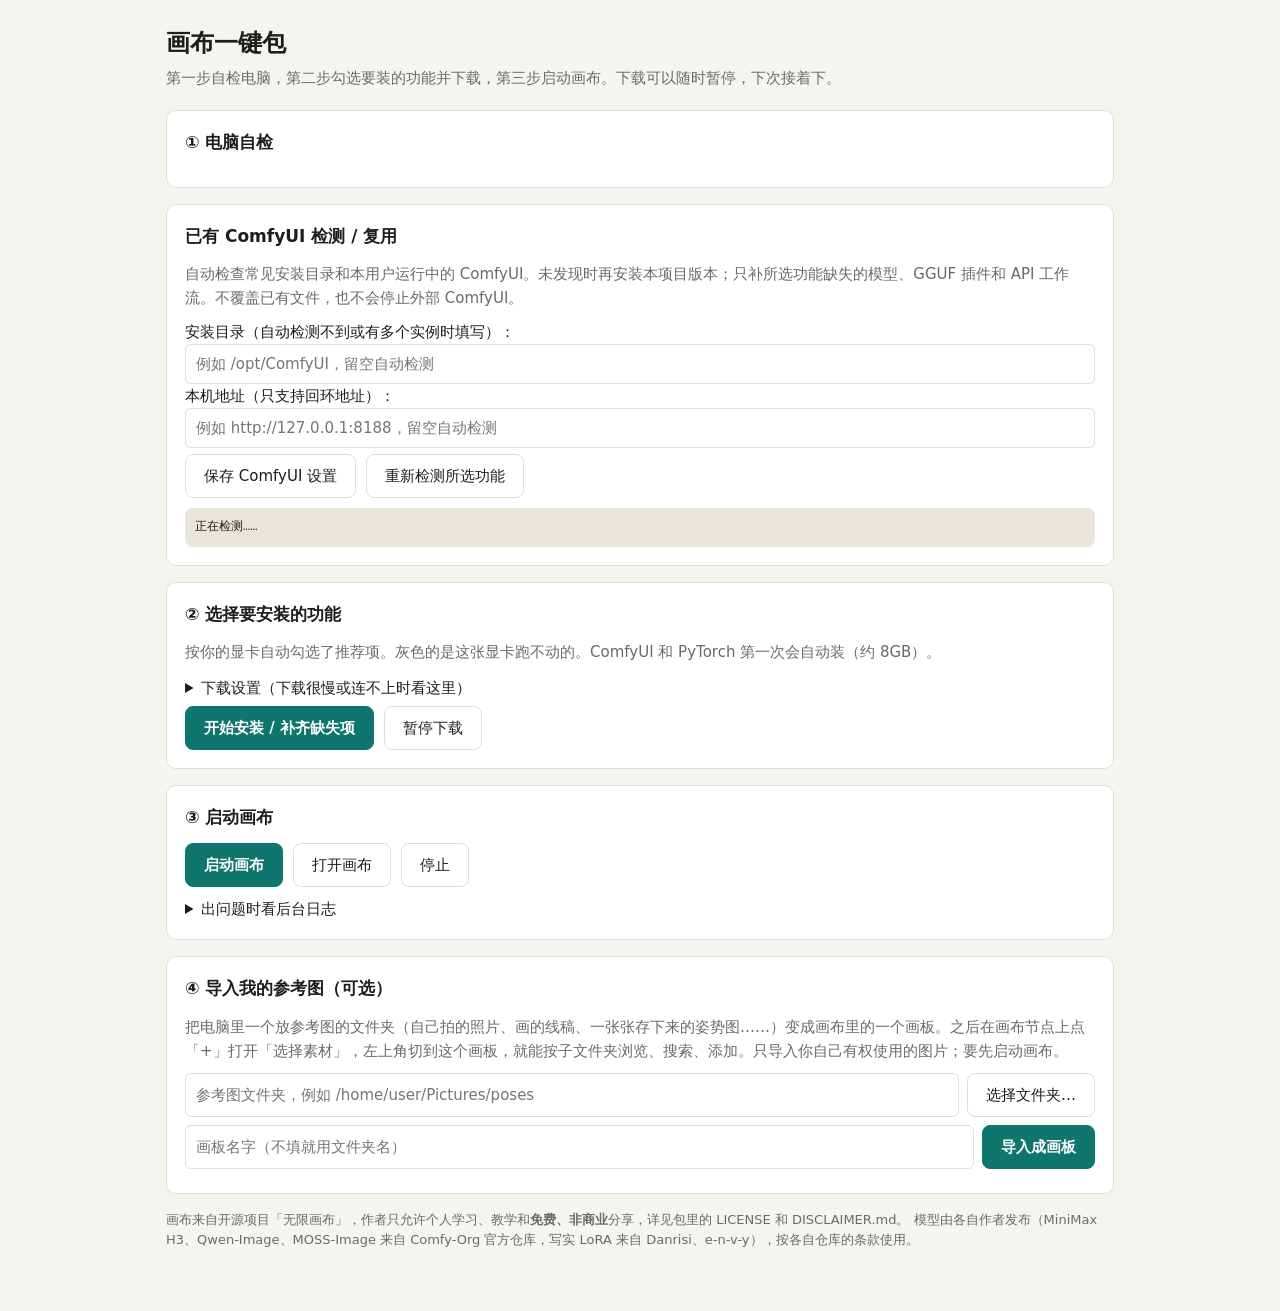
==== launcher/web/index.html @ 96f4bed0 "检测并复用已有 ComfyUI，按需补齐插件模型和 API 工作流" ====
<!doctype html>
<html lang="zh-CN">
<head>
<meta charset="utf-8">
<meta name="viewport" content="width=device-width, initial-scale=1">
<title>画布一键包</title>
<style>
:root{--bg:#f6f4ee;--card:#fff;--ink:#1d1d1b;--muted:#6b6a64;--line:#e2ded3;--accent:#0f766e;--accent-ink:#fff;--warn:#b45309;--warn-bg:#fff4e0;--bad:#b91c1c;--ok:#15803d;--bar:#e9e5da}
@media (prefers-color-scheme: dark){:root{--bg:#161614;--card:#21211e;--ink:#eeebe3;--muted:#a19f97;--line:#36352f;--accent:#2dd4bf;--accent-ink:#0b1513;--warn:#fbbf24;--warn-bg:#3a2c10;--bad:#f87171;--ok:#4ade80;--bar:#33322c}}
*{box-sizing:border-box}
body{margin:0;background:var(--bg);color:var(--ink);font:15px/1.6 system-ui,"Microsoft YaHei","PingFang SC",sans-serif}
main{max-width:980px;margin:0 auto;padding:24px 16px 60px}
h1{font-size:24px;margin:0 0 4px}
h2{font-size:17px;margin:0 0 12px}
.sub{color:var(--muted);margin:0 0 20px}
.card{background:var(--card);border:1px solid var(--line);border-radius:10px;padding:18px;margin-bottom:16px}
.grid{display:grid;grid-template-columns:repeat(auto-fit,minmax(200px,1fr));gap:10px}
.kv{border:1px solid var(--line);border-radius:8px;padding:10px 12px}
.kv b{display:block;font-size:12px;color:var(--muted);font-weight:500}
.kv span{font-size:15px;font-weight:600;word-break:break-all}
.note{background:var(--warn-bg);color:var(--warn);border-radius:8px;padding:8px 12px;margin-top:10px}
.err{color:var(--bad)}
.pack{display:flex;gap:12px;align-items:flex-start;border:1px solid var(--line);border-radius:8px;padding:12px;margin-bottom:10px}
.pack.disabled{opacity:.55}
.pack input{margin-top:5px;width:18px;height:18px;accent-color:var(--accent)}
.pack .t{font-weight:650}
.pack .d{color:var(--muted);font-size:14px}
.pack .w{color:var(--warn);font-size:13px}
.tag{display:inline-block;font-size:12px;padding:1px 8px;border-radius:99px;margin-left:6px;vertical-align:1px;border:1px solid var(--line)}
.tag.rec{background:var(--accent);color:var(--accent-ink);border-color:var(--accent)}
.tag.done{color:var(--ok);border-color:var(--ok)}
.btns{display:flex;flex-wrap:wrap;gap:10px;margin-top:6px}
button{font:inherit;padding:9px 18px;border-radius:8px;border:1px solid var(--line);background:var(--card);color:var(--ink);cursor:pointer}
button.primary{background:var(--accent);color:var(--accent-ink);border-color:var(--accent);font-weight:650}
button:disabled{opacity:.5;cursor:not-allowed}
.file{margin:8px 0}
.file .n{display:flex;justify-content:space-between;gap:8px;font-size:13px}
.bar{height:8px;background:var(--bar);border-radius:99px;overflow:hidden;margin-top:3px}
.bar i{display:block;height:100%;background:var(--accent);width:0}
pre{background:var(--bar);border-radius:8px;padding:10px;max-height:260px;overflow:auto;font-size:12px;white-space:pre-wrap;word-break:break-all;margin:10px 0 0}
label.row{display:flex;gap:8px;align-items:center;margin:6px 0}
input[type=text]{font:inherit;width:100%;padding:7px 10px;border:1px solid var(--line);border-radius:6px;background:var(--card);color:var(--ink)}
.svc span{margin-right:16px}
.dot{display:inline-block;width:9px;height:9px;border-radius:50%;background:var(--muted);margin-right:5px}
.dot.ok{background:var(--ok)}.dot.run{background:var(--warn)}
a{color:var(--accent)}
footer{color:var(--muted);font-size:13px}
</style>
</head>
<body>
<main>
  <h1>画布一键包</h1>
  <p class="sub">第一步自检电脑，第二步勾选要装的功能并下载，第三步启动画布。下载可以随时暂停，下次接着下。</p>

  <section class="card">
    <h2>① 电脑自检</h2>
    <div class="grid" id="hw"></div>
    <div id="hwnote"></div>
  </section>

  <section class="card">
    <h2>已有 ComfyUI 检测 / 复用</h2>
    <p class="sub" style="margin-bottom:10px">自动检查常见安装目录和本用户运行中的 ComfyUI。未发现时再安装本项目版本；只补所选功能缺失的模型、GGUF 插件和 API 工作流。不覆盖已有文件，也不会停止外部 ComfyUI。</p>
    <label>安装目录（自动检测不到或有多个实例时填写）：
      <input type="text" id="comfydir" placeholder="例如 /opt/ComfyUI，留空自动检测">
    </label>
    <label>本机地址（只支持回环地址）：
      <input type="text" id="comfyurl" placeholder="例如 http://127.0.0.1:8188，留空自动检测">
    </label>
    <div class="btns"><button id="comfysave">保存 ComfyUI 设置</button><button id="comfycheck">重新检测所选功能</button></div>
    <pre id="comfyreport">正在检测……</pre>
  </section>

  <section class="card">
    <h2>② 选择要安装的功能</h2>
    <p class="sub" style="margin-bottom:12px">按你的显卡自动勾选了推荐项。灰色的是这张显卡跑不动的。ComfyUI 和 PyTorch 第一次会自动装（约 8GB）。</p>
    <div id="packs"></div>
    <details style="margin-top:8px">
      <summary>下载设置（下载很慢或连不上时看这里）</summary>
      <label class="row"><input type="checkbox" id="mirror"> 使用国内镜像：模型从 hf-mirror.com 下载，Python 包从清华镜像下载</label>
      <div id="net" class="d" style="color:var(--muted);font-size:13px"></div>
      <p style="margin:10px 0 4px">已经装过 ComfyUI、手上有同名模型文件？填它的 models 文件夹，会直接链接 / 复制过来，不用重下（可不填）：</p>
      <input type="text" id="importdir" placeholder="例如 /opt/ComfyUI/models">
    </details>
    <div class="btns">
      <button class="primary" id="install">开始安装 / 补齐缺失项</button>
      <button id="pause">暂停下载</button>
      <span id="total" style="align-self:center;color:var(--muted)"></span>
    </div>
  </section>

  <section class="card" id="progresscard" hidden>
    <h2>安装进度 <span id="stage" style="font-weight:400;color:var(--muted)"></span></h2>
    <div id="files"></div>
    <div id="joberr" class="err"></div>
    <details><summary>详细日志</summary><pre id="log"></pre></details>
  </section>

  <section class="card">
    <h2>③ 启动画布</h2>
    <div class="svc" id="svc"></div>
    <div class="btns">
      <button class="primary" id="start">启动画布</button>
      <button id="open">打开画布</button>
      <button id="stop">停止</button>
    </div>
    <details style="margin-top:10px"><summary>出问题时看后台日志</summary>
      <div class="btns"><button data-log="comfyui">ComfyUI 日志</button><button data-log="canvas">画布日志</button><button data-log="worker">任务服务日志</button></div>
      <pre id="svclog" hidden></pre>
    </details>
  </section>

  <section class="card">
    <h2>④ 导入我的参考图（可选）</h2>
    <p class="sub" style="margin-bottom:10px">把电脑里一个放参考图的文件夹（自己拍的照片、画的线稿、一张张存下来的姿势图……）变成画布里的一个画板。之后在画布节点上点「+」打开「选择素材」，左上角切到这个画板，就能按子文件夹浏览、搜索、添加。只导入你自己有权使用的图片；要先启动画布。</p>
    <div style="display:flex;gap:8px;flex-wrap:wrap">
      <input type="text" id="refdir" placeholder="参考图文件夹，例如 /home/user/Pictures/poses" style="flex:1 1 320px">
      <button id="refpick">选择文件夹…</button>
    </div>
    <div style="display:flex;gap:8px;flex-wrap:wrap;margin-top:8px">
      <input type="text" id="refname" placeholder="画板名字（不填就用文件夹名）" style="flex:1 1 220px">
      <button class="primary" id="refimport">导入成画板</button>
    </div>
    <div id="refmsg" style="margin-top:6px;color:var(--muted);font-size:14px"></div>
  </section>

  <footer>
    画布来自开源项目「无限画布」，作者只允许个人学习、教学和<b>免费、非商业</b>分享，详见包里的 LICENSE 和 DISCLAIMER.md。
    模型由各自作者发布（MiniMax H3、Qwen-Image、MOSS-Image 来自 Comfy-Org 官方仓库，写实 LoRA 来自 Danrisi、e-n-v-y），按各自仓库的条款使用。
  </footer>
</main>
<script>
const $ = (id) => document.getElementById(id);
const gb = (b) => (b / 1e9).toFixed(b > 1e10 ? 0 : 1) + "GB";
let check = null, chosen = new Set(), canvasUrl = "http://127.0.0.1:10027/";
async function api(path, opts = {}) {
  const r = await fetch(path, { headers: { "Content-Type": "application/json" }, ...opts });
  const j = await r.json().catch(() => ({}));
  if (!r.ok) throw new Error(j.detail || r.statusText);
  return j;
}
const famName = { blackwell: "Blackwell（50 系 / RTX PRO 6000）", ada: "Ada（40 系）", ampere: "Ampere（30 系 / A 系列）", old: "较老架构" };
function renderHw() {
  const c = check, g = c.gpu;
  const kv = (k, v) => `<div class="kv"><b>${k}</b><span>${v}</span></div>`;
  $("hw").innerHTML = g ? kv("显卡", g.name) + kv("显存", g.vram_gb + " GB") + kv("架构", famName[c.family] || "-") +
    kv("驱动", g.driver) + kv("内存", c.ram_gb + " GB") + kv("这个盘剩余空间", c.disk_free_gb + " GB")
    : kv("显卡", '<span class="err">没有检测到 NVIDIA 显卡</span>') + kv("内存", c.ram_gb + " GB") + kv("这个盘剩余空间", c.disk_free_gb + " GB");
  const notes = [];
  if (c.error) notes.push(c.error);
  if (c.gpus.length > 1) notes.push(`检测到 ${c.gpus.length} 张显卡，一键包只用显存最大的那张（${g.name}）。`);
  if (c.torch_note) notes.push(c.torch_note);
  // 自检时画布还没跑，这时被占用的显存都是别的程序（微信、剪映、浏览器、游戏、显卡叠加层……）
  if (g && g.used_gb >= 2 && !check.services_running) notes.push(`现在有其他程序占着 ${g.used_gb}GB 显存。做视频前最好关掉微信、剪映、游戏、NVIDIA 叠加层这类程序；H3 放不下显存时会慢好几倍。`);
  if (g && c.family === "blackwell") notes.push("50 系显卡可以用 NVFP4 版 H3 文本编码器，省显存也更快。");
  else if (g) notes.push("这张卡不是 50 系，用不了 NVFP4，H3 文本编码器会用 int8 版（27GB，更吃内存）。");
  if (c.network) notes.push('<b>一键包放在网络共享 / NAS 上（' + c.root + '）。</b>模型有几十到上百 GB，从 NAS 读写会很慢，还可能中途出错。强烈建议把整个文件夹复制到本机硬盘（固态最好）再打开，然后再点「开始安装」。');
   if (!c.ascii_path) notes.push("提示：一键包放在带中文的路径里（" + c.root + "）。一般没问题；如果安装报奇怪的错，把整个文件夹挪到纯英文路径（比如 /opt/canvas-onekey）再试。");
  $("hwnote").innerHTML = notes.map((n) => `<div class="note">${n}</div>`).join("");
}
function renderPacks() {
  $("packs").innerHTML = check.packs.map((p) => `
    <label class="pack ${p.enabled ? "" : "disabled"}">
      <input type="checkbox" data-pack="${p.id}" ${chosen.has(p.id) ? "checked" : ""} ${p.enabled ? "" : "disabled"}>
      <div>
        <div class="t">${p.name}${p.recommended ? '<span class="tag rec">推荐</span>' : ""}${p.installed ? '<span class="tag done">已安装</span>' : ""}
          <span class="tag">${p.installed ? p.size_gb + "GB" : p.missing_gb < p.size_gb ? "还要下 " + p.missing_gb + "GB" : p.size_gb + "GB"}</span></div>
        <div class="d">${p.desc}</div>${p.warn ? `<div class="w">${p.warn}</div>` : ""}
      </div>
    </label>`).join("") || '<div class="err">没有检测到能用的 NVIDIA 显卡，一键包装不了本地模型。</div>';
  document.querySelectorAll("[data-pack]").forEach((el) => el.onchange = () => {
    el.checked ? chosen.add(el.dataset.pack) : chosen.delete(el.dataset.pack); total();
  });
  total();
}
function total() {
  // 几个包会共用同一个文件（比如 H3 的文本编码器），按文件去重再加
  const files = {};
  check.packs.filter((p) => chosen.has(p.id)).forEach((p) => Object.assign(files, p.missing));
  const need = Object.values(files).reduce((s, b) => s + b, 0) / 1e9;
  $("total").textContent = need ? `还要下载约 ${Math.round(need)}GB 模型${check.comfy_ready ? "" : " + 约 8GB 程序"}` : (check.comfy_ready ? "选中的都装好了" : "会先装 ComfyUI（约 8GB）");
}
async function load(force) {
  check = await api("/api/check" + (force ? "?force=1" : ""));
  if (!chosen.size) check.packs.forEach((p) => { if (p.installed || (p.recommended && !check.state.packs)) chosen.add(p.id); });
  $("mirror").checked = !!check.settings.mirror;
  $("importdir").value = (check.settings.import_dirs || [])[0] || "";
  $("comfydir").value = check.settings.comfy_dir || "";
  $("comfyurl").value = check.settings.comfy_url || "";
  renderHw(); renderPacks();
  await auditComfy(!!force);
}
async function auditComfy(force = true) {
  try {
    const a = await api('/api/comfy/audit?packs=' + encodeURIComponent([...chosen].join(',')) + '&force=' + force);
    const lines = [
      '目录：' + a.directory + (a.existing ? '（已安装）' : '（未发现源码）'),
      '地址：' + a.url + (a.running ? '（运行中，可复用）' : '（未启动）'),
      '发现的安装：' + (a.directories.join('、') || '无'),
      '运行实例：' + (a.instances.map(i => i.url + (i.directory ? ' → ' + i.directory : '')).join('、') || '无'),
    ];
    if (a.mismatch) lines.push('⚠ 配置目录与运行实例不一致，请修正。');
    if (!a.directory_known) lines.push('⚠ 无法将 API 对应到磁盘目录，请填写实际安装目录后再补装。');
    if (a.occupied) lines.push('⚠ 端口被占用或 ComfyUI 尚未就绪，不会重复启动。');
    lines.push('GGUF 插件：' + (!a.plugin.required ? '所选功能不需要' : a.plugin.loaded ? '已加载' : a.plugin.installed ? '文件已安装，需启动/重启确认加载' : '缺失，将补装'));
    lines.push('节点：' + (!a.running ? '实例未启动，启动后才能验证' : a.missing_nodes.length ? '缺失 ' + a.missing_nodes.join('、') : '所选功能所需节点齐全'));
    if (a.core_missing.length) lines.push('⚠ 缺少内置节点，请升级原 ComfyUI 后重启；不会覆盖你的源码。');
    lines.push('模型：' + a.models.filter(m => m.present).length + '/' + a.models.length + ' 已有');
    a.models.forEach(m => lines.push('  ' + (m.present ? '✓ ' : '缺失：') + m.name + (m.visible ? '（API 可见，仅按文件名匹配）' : m.present ? '（本地大小校验；运行后确认可见）' : '')));
    lines.push('API 工作流模板：' + a.workflows.filter(w => w.present).length + '/' + a.workflows.length + ' 已有，缺失时安装补齐；非前端拖入式工作流');
    if (a.running) lines.push('外部实例不会被停止；补装插件/模型后可能需要手动重启，再重新检测。');
    $("comfyreport").textContent = lines.join('\n');
  } catch (e) { $("comfyreport").textContent = e.message; }
}
$("comfycheck").onclick = () => auditComfy();
$("comfysave").onclick = async () => {
  try {
    await api('/api/settings', {method: 'POST', body: JSON.stringify({comfy_dir: $("comfydir").value, comfy_url: $("comfyurl").value})});
    await load(true);
  } catch (e) { $("comfyreport").textContent = e.message; }
};
async function saveSettings() {
  await api("/api/settings", { method: "POST", body: JSON.stringify({ mirror: $("mirror").checked, import_dirs: [$("importdir").value] }) });
}
$("mirror").onchange = saveSettings; $("importdir").onchange = saveSettings;
$("install").onclick = async () => {
  try { await saveSettings(); await api("/api/install", { method: "POST", body: JSON.stringify({ packs: [...chosen] }) }); poll(); }
  catch (e) { alert(e.message); }
};
$("pause").onclick = () => api("/api/pause", { method: "POST" });
$("start").onclick = async () => { try { await api("/api/start", { method: "POST" }); waitCanvas(); } catch (e) { alert(e.message); } };
$("open").onclick = () => window.open(canvasUrl, "_blank");
$("stop").onclick = () => api("/api/stop", { method: "POST" }).then(svc);
document.querySelectorAll("[data-log]").forEach((b) => b.onclick = async () => {
  const j = await api("/api/log/" + b.dataset.log); $("svclog").hidden = false; $("svclog").textContent = j.text || "（还没有日志）";
});
$("refpick").onclick = async () => {
  $("refmsg").textContent = "已在桌面弹出「选择文件夹」窗口（可能在浏览器后面）……";
  try { const j = await api("/api/refs/pick", { method: "POST" }); if (j.folder) $("refdir").value = j.folder; $("refmsg").textContent = ""; }
  catch (e) { $("refmsg").textContent = e.message; }
};
$("refimport").onclick = async () => {
  try {
    const j = await api("/api/refs/import", { method: "POST", body: JSON.stringify({ folder: $("refdir").value, name: $("refname").value }) });
    $("refmsg").textContent = `开始导入 ${j.count} 张，进度见上面的「安装进度」。导入完刷新画布页面。`; poll();
  } catch (e) { $("refmsg").textContent = e.message; }
};
let polling = false;
async function poll() {
  if (polling) return; polling = true;
  try {
    for (;;) {
      const p = await api("/api/progress");
      $("progresscard").hidden = false;
      $("stage").textContent = p.running ? "· " + p.stage : p.error ? "· 停下了" : p.stage === "完成" ? "· 完成" : "";
      $("joberr").textContent = p.error || "";
      $("files").innerHTML = Object.entries(p.files).map(([name, f]) => {
        const pct = f.total ? Math.min(100, f.done / f.total * 100) : 0;
        const st = { done: "完成", downloading: f.speed ? (f.speed / 1e6).toFixed(1) + "MB/s" : "下载中", retrying: f.error, paused: "已暂停", failed: f.error }[f.state] || "";
        return `<div class="file"><div class="n"><span>${name}</span><span>${f.total ? gb(f.done) + " / " + gb(f.total) : ""} · ${st}</span></div><div class="bar"><i style="width:${pct}%"></i></div></div>`;
      }).join("");
      $("log").textContent = p.log.join("\n"); $("log").scrollTop = 1e9;
      if (!p.running) { await load(true); break; }
      await new Promise((r) => setTimeout(r, 1500));
    }
  } finally { polling = false; }
}
async function svc() {
  const s = await api("/api/services"); canvasUrl = s.canvas_url;
  const name = { comfyui: "ComfyUI", canvas: "画布", worker: "任务服务" };
  $("svc").innerHTML = Object.entries(s.health).map(([k, v]) =>
    `<span><i class="dot ${v.ok ? "ok" : v.running ? "run" : ""}"></i>${name[k]}：${v.ok ? "正常" : v.running ? "启动中…" : "未启动"}${v.external ? "（外部实例，不会停止）" : ""}</span>`).join("");
  return s;
}
async function waitCanvas() {
  for (let i = 0; i < 240; i++) {
    const s = await svc();
    if (s.health.canvas.ok) { window.open(canvasUrl, "_blank"); return; }
    await new Promise((r) => setTimeout(r, 1500));
  }
}
api("/api/network").then((n) => {
  const t = (k, label) => `${label}：${n[k].ok ? "能连上（" + n[k].ms + "ms）" : "连不上"}`;
  $("net").textContent = [t("huggingface", "HuggingFace 官方"), t("hf-mirror", "国内镜像"), t("github", "GitHub")].join("　");
  if (!n.huggingface.ok && n["hf-mirror"].ok && !$("mirror").checked) { $("mirror").checked = true; saveSettings(); }
});
load().then(() => { poll(); });
setInterval(svc, 4000); svc();
</script>
</body>
</html>
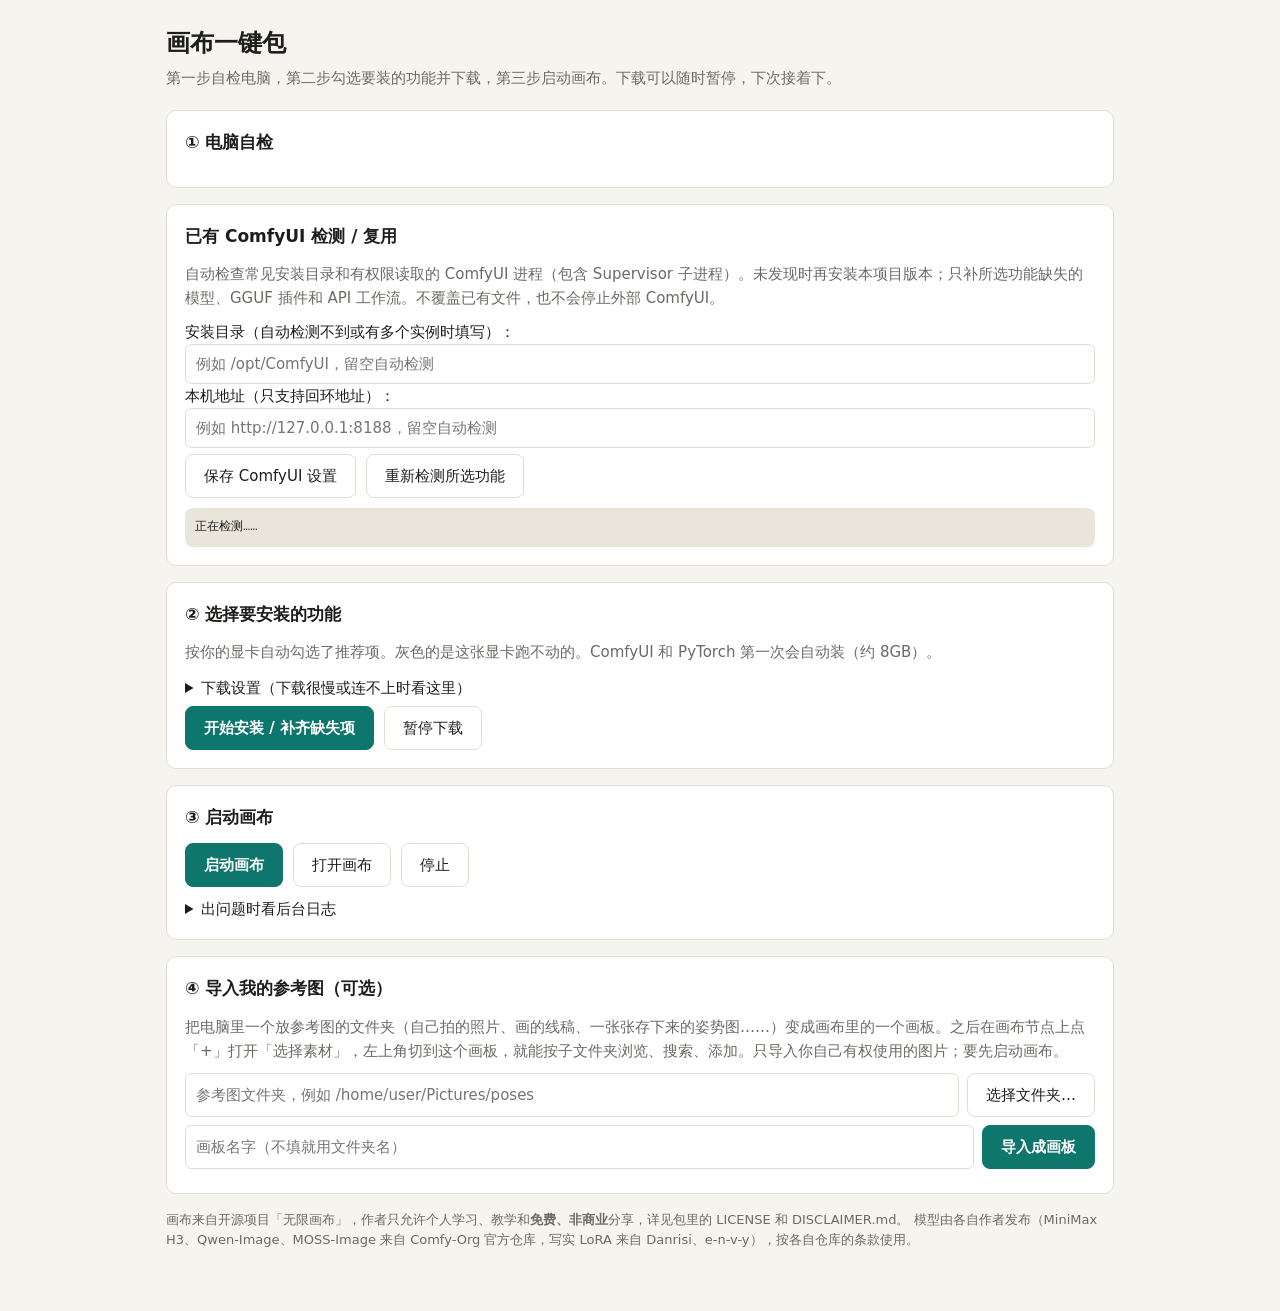
==== commit 56d4ecec: "修复 Supervisor 实例检测误判，保留 API 诊断并允许离线补齐文件" ====
--- a/launcher/web/index.html
+++ b/launcher/web/index.html
@@ -60,7 +60,7 @@
 
   <section class="card">
     <h2>已有 ComfyUI 检测 / 复用</h2>
-    <p class="sub" style="margin-bottom:10px">自动检查常见安装目录和本用户运行中的 ComfyUI。未发现时再安装本项目版本；只补所选功能缺失的模型、GGUF 插件和 API 工作流。不覆盖已有文件，也不会停止外部 ComfyUI。</p>
+    <p class="sub" style="margin-bottom:10px">自动检查常见安装目录和有权限读取的 ComfyUI 进程（包含 Supervisor 子进程）。未发现时再安装本项目版本；只补所选功能缺失的模型、GGUF 插件和 API 工作流。不覆盖已有文件，也不会停止外部 ComfyUI。</p>
     <label>安装目录（自动检测不到或有多个实例时填写）：
       <input type="text" id="comfydir" placeholder="例如 /opt/ComfyUI，留空自动检测">
     </label>
@@ -178,7 +178,8 @@
   const files = {};
   check.packs.filter((p) => chosen.has(p.id)).forEach((p) => Object.assign(files, p.missing));
   const need = Object.values(files).reduce((s, b) => s + b, 0) / 1e9;
-  $("total").textContent = need ? `还要下载约 ${Math.round(need)}GB 模型${check.comfy_ready ? "" : " + 约 8GB 程序"}` : (check.comfy_ready ? "选中的都装好了" : "会先装 ComfyUI（约 8GB）");
+  const reuse = check.comfy_ready || check.comfy_files_only;
+  $("total").textContent = need ? `还要下载约 ${Math.round(need)}GB 模型${reuse ? "" : " + 约 8GB 程序"}` : (reuse ? "本地可检查的选项已齐全；节点 API 状态见检测报告" : "会先装 ComfyUI（约 8GB）");
 }
 async function load(force) {
   check = await api("/api/check" + (force ? "?force=1" : ""));
@@ -193,20 +194,22 @@
 async function auditComfy(force = true) {
   try {
     const a = await api('/api/comfy/audit?packs=' + encodeURIComponent([...chosen].join(',')) + '&force=' + force);
+    const state = a.nodes_ready ? 'API 和节点清单可用，可复用' : a.api_ready ? 'API 已响应，节点清单尚未验证' : a.process_running ? '进程运行中，API 尚未就绪' : a.occupied ? '端口有监听，尚未确认是 ComfyUI API' : '未检测到运行实例';
     const lines = [
       '目录：' + a.directory + (a.existing ? '（已安装）' : '（未发现源码）'),
-      '地址：' + a.url + (a.running ? '（运行中，可复用）' : '（未启动）'),
+      '地址：' + a.url + '（' + state + '）',
       '发现的安装：' + (a.directories.join('、') || '无'),
-      '运行实例：' + (a.instances.map(i => i.url + (i.directory ? ' → ' + i.directory : '')).join('、') || '无'),
+      '运行实例：' + (a.instances.map(i => i.url + (i.directory ? ' → ' + i.directory : '') + (i.pid ? ' [PID ' + i.pid + ']' : '')).join('、') || '未识别（不代表端口没有监听）'),
     ];
     if (a.mismatch) lines.push('⚠ 配置目录与运行实例不一致，请修正。');
     if (!a.directory_known) lines.push('⚠ 无法将 API 对应到磁盘目录，请填写实际安装目录后再补装。');
-    if (a.occupied) lines.push('⚠ 端口被占用或 ComfyUI 尚未就绪，不会重复启动。');
+    if (a.occupied && !a.nodes_ready) lines.push('⚠ 已有监听，不会另开实例；目录已确认时仍可补齐磁盘文件。');
+    (a.diagnostics || []).forEach(message => lines.push('API 检测：' + message));
     lines.push('GGUF 插件：' + (!a.plugin.required ? '所选功能不需要' : a.plugin.loaded ? '已加载' : a.plugin.installed ? '文件已安装，需启动/重启确认加载' : '缺失，将补装'));
-    lines.push('节点：' + (!a.running ? '实例未启动，启动后才能验证' : a.missing_nodes.length ? '缺失 ' + a.missing_nodes.join('、') : '所选功能所需节点齐全'));
+    lines.push('节点：' + (!a.nodes_ready ? '尚未验证（节点清单请求失败，不等于节点缺失）' : a.missing_nodes.length ? '缺失 ' + a.missing_nodes.join('、') : '所选功能所需节点齐全'));
     if (a.core_missing.length) lines.push('⚠ 缺少内置节点，请升级原 ComfyUI 后重启；不会覆盖你的源码。');
     lines.push('模型：' + a.models.filter(m => m.present).length + '/' + a.models.length + ' 已有');
-    a.models.forEach(m => lines.push('  ' + (m.present ? '✓ ' : '缺失：') + m.name + (m.visible ? '（API 可见，仅按文件名匹配）' : m.present ? '（本地大小校验；运行后确认可见）' : '')));
+    a.models.forEach(m => lines.push('  ' + (m.present ? '✓ ' : a.nodes_ready ? '缺失：' : '本地未找到，API 未核实：') + m.name + (m.visible ? '（API 可见，仅按文件名匹配）' : m.present ? '（本地大小校验；运行后确认可见）' : '')));
     lines.push('API 工作流模板：' + a.workflows.filter(w => w.present).length + '/' + a.workflows.length + ' 已有，缺失时安装补齐；非前端拖入式工作流');
     if (a.running) lines.push('外部实例不会被停止；补装插件/模型后可能需要手动重启，再重新检测。');
     $("comfyreport").textContent = lines.join('\n');
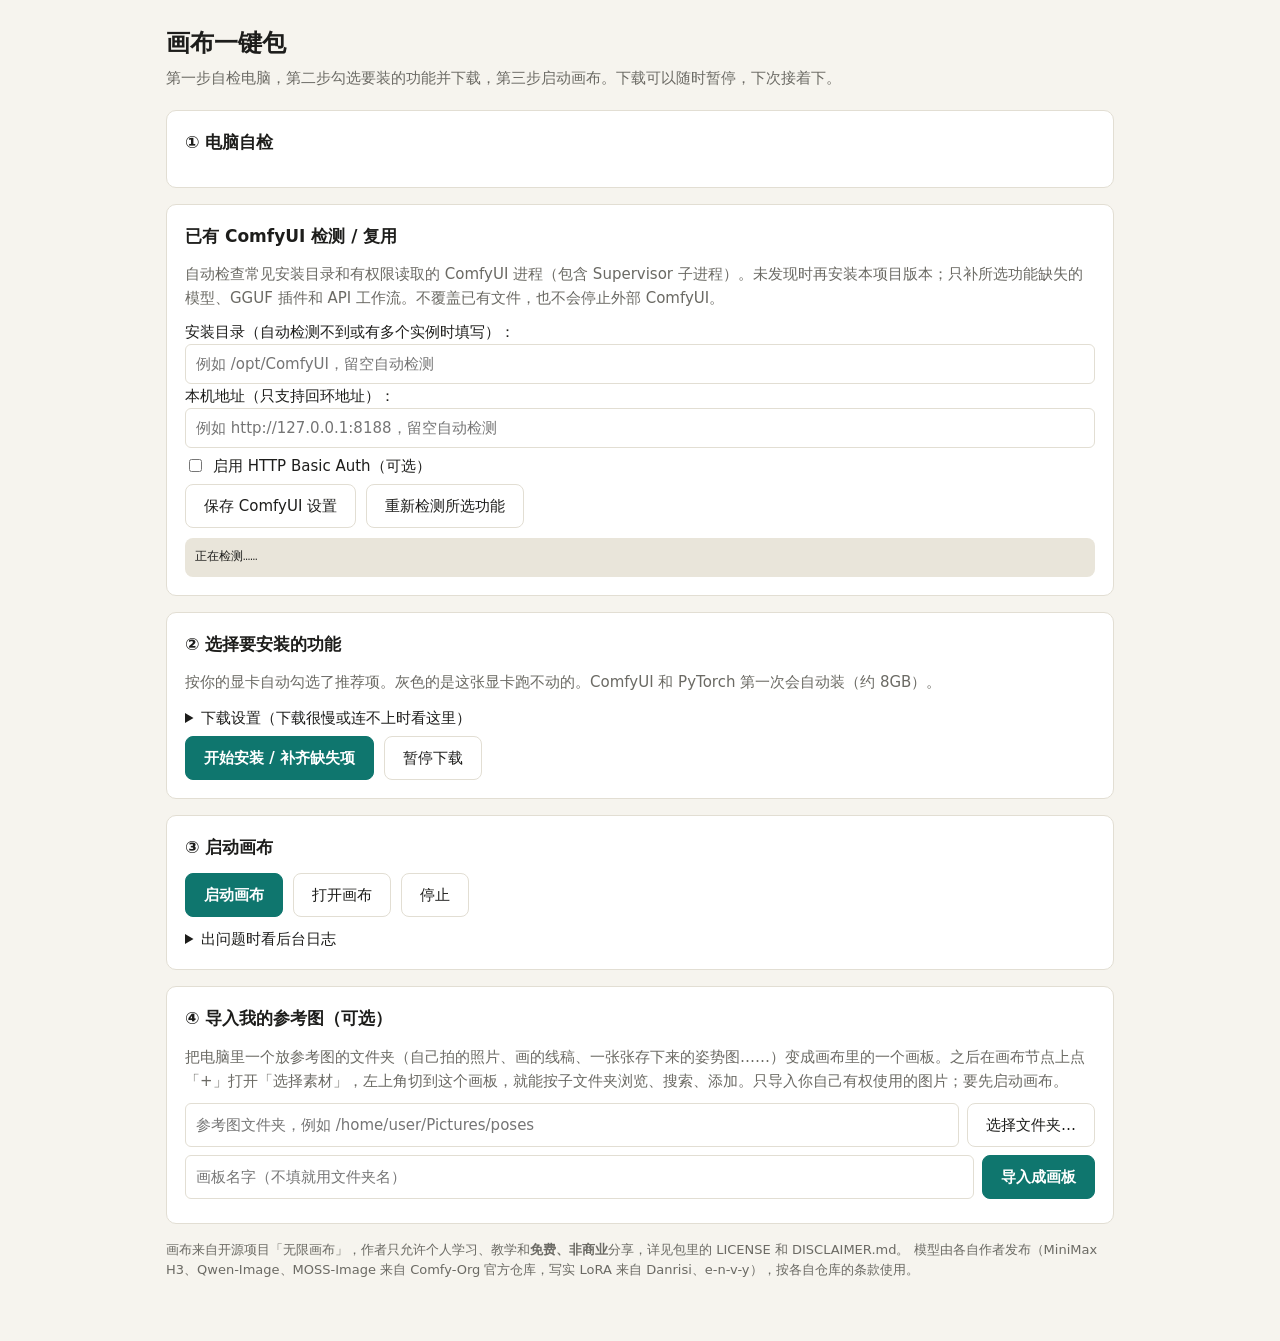
==== commit 0da37601: "支持可选 ComfyUI HTTP Basic Auth，覆盖检测与生成全流程" ====
--- a/launcher/web/index.html
+++ b/launcher/web/index.html
@@ -67,6 +67,12 @@
     <label>本机地址（只支持回环地址）：
       <input type="text" id="comfyurl" placeholder="例如 http://127.0.0.1:8188，留空自动检测">
     </label>
+    <label class="row"><input type="checkbox" id="comfyauth"> 启用 HTTP Basic Auth（可选）</label>
+    <div id="comfyauthfields" hidden>
+      <label>用户名：<input type="text" id="comfyuser" autocomplete="off"></label>
+      <label>密码：<input type="password" id="comfypass" autocomplete="new-password" style="font:inherit;width:100%;padding:7px 10px;border:1px solid var(--line);border-radius:6px;background:var(--card);color:var(--ink)"></label>
+      <p class="sub" id="comfyauthnote" style="margin:4px 0">密码仅保存在本机独立文件中，不回传页面；保存后留空表示保留原密码。更换地址或用户名时需重新填写。</p>
+    </div>
     <div class="btns"><button id="comfysave">保存 ComfyUI 设置</button><button id="comfycheck">重新检测所选功能</button></div>
     <pre id="comfyreport">正在检测……</pre>
   </section>
@@ -188,6 +194,12 @@
   $("importdir").value = (check.settings.import_dirs || [])[0] || "";
   $("comfydir").value = check.settings.comfy_dir || "";
   $("comfyurl").value = check.settings.comfy_url || "";
+  const auth = check.comfy_auth || {};
+  $("comfyauth").checked = !!auth.enabled;
+  $("comfyuser").value = auth.username || "";
+  $("comfypass").value = "";
+  $("comfypass").placeholder = auth.password_saved ? "已保存，留空保留密码" : "填写密码";
+  $("comfyauthfields").hidden = !auth.enabled;
   renderHw(); renderPacks();
   await auditComfy(!!force);
 }
@@ -216,9 +228,13 @@
   } catch (e) { $("comfyreport").textContent = e.message; }
 }
 $("comfycheck").onclick = () => auditComfy();
+$("comfyauth").onchange = () => { $("comfyauthfields").hidden = !$("comfyauth").checked; };
 $("comfysave").onclick = async () => {
   try {
-    await api('/api/settings', {method: 'POST', body: JSON.stringify({comfy_dir: $("comfydir").value, comfy_url: $("comfyurl").value})});
+    const auth = {enabled: $("comfyauth").checked, username: $("comfyuser").value};
+    if ($("comfypass").value !== "") auth.password = $("comfypass").value;
+    await api('/api/settings', {method: 'POST', body: JSON.stringify({comfy_dir: $("comfydir").value, comfy_url: $("comfyurl").value, comfy_auth: auth})});
+    $("comfypass").value = "";
     await load(true);
   } catch (e) { $("comfyreport").textContent = e.message; }
 };
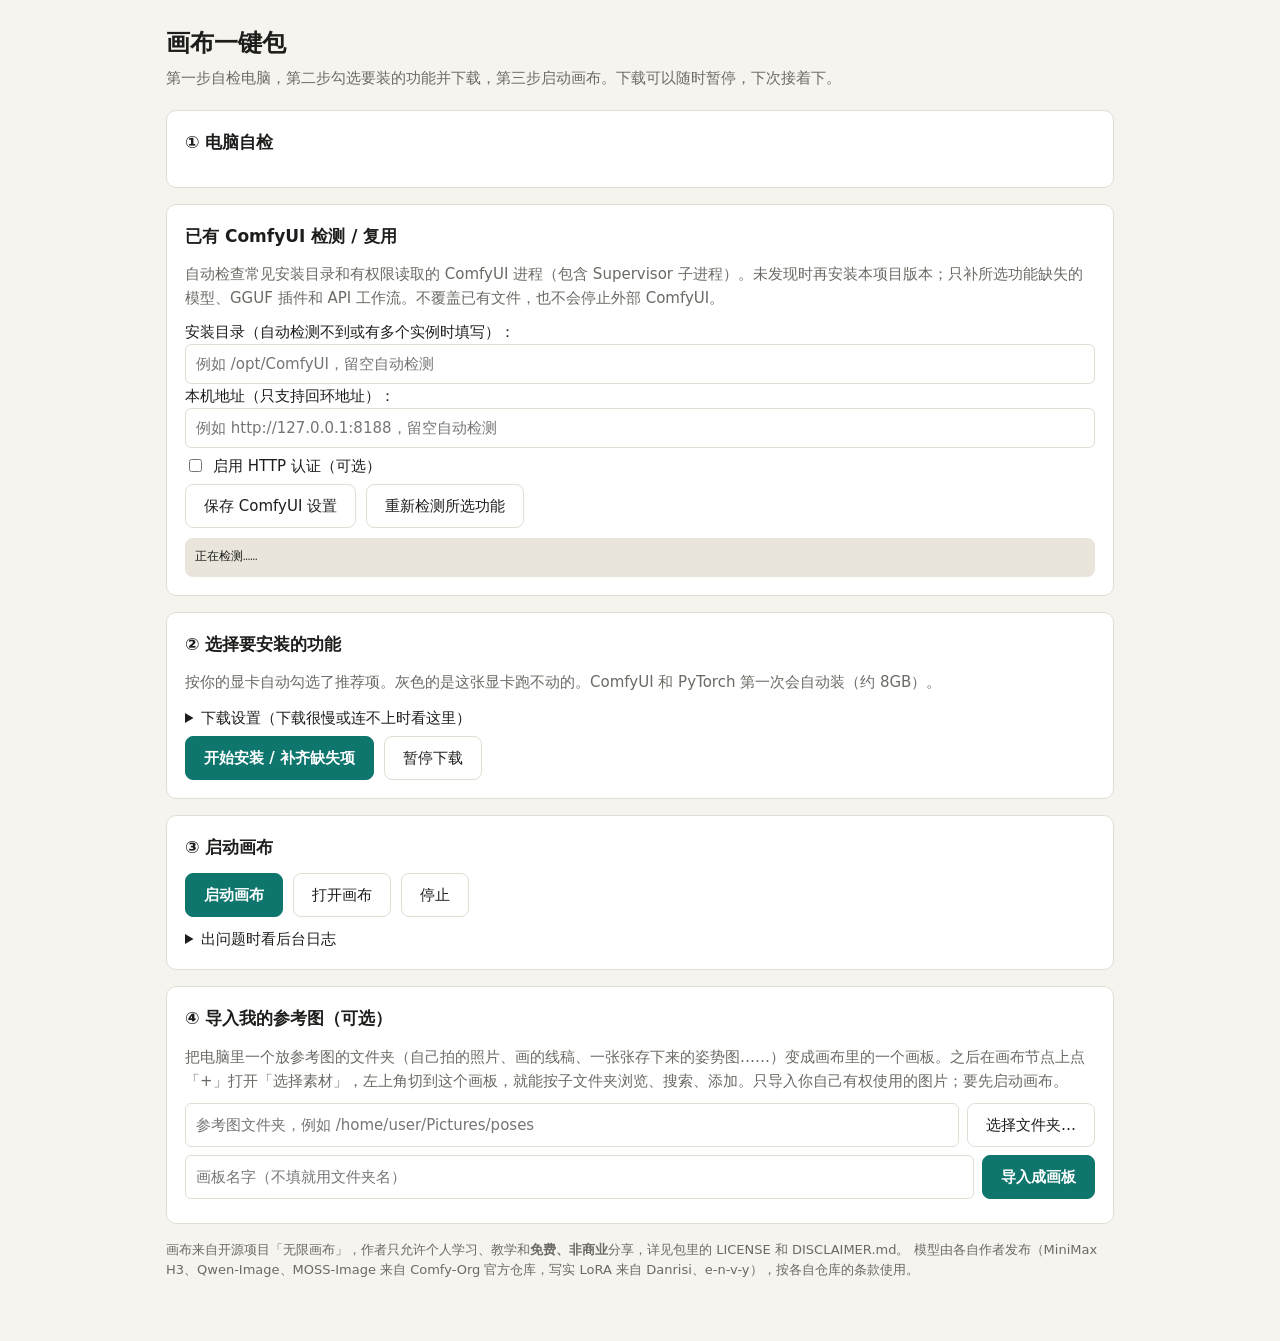
==== commit ec1fcd7e: "支持 ComfyUI Bearer Token 认证并保留 Basic 兼容" ====
--- a/launcher/web/index.html
+++ b/launcher/web/index.html
@@ -67,11 +67,15 @@
     <label>本机地址（只支持回环地址）：
       <input type="text" id="comfyurl" placeholder="例如 http://127.0.0.1:8188，留空自动检测">
     </label>
-    <label class="row"><input type="checkbox" id="comfyauth"> 启用 HTTP Basic Auth（可选）</label>
+    <label class="row"><input type="checkbox" id="comfyauth"> 启用 HTTP 认证（可选）</label>
     <div id="comfyauthfields" hidden>
+      <label>认证类型：<select id="comfyauthtype"><option value="basic">Basic Auth（用户名 / 密码）</option><option value="bearer">Bearer Token（Authorization: Bearer …）</option></select></label>
+      <div id="comfybasicfields">
       <label>用户名：<input type="text" id="comfyuser" autocomplete="off"></label>
       <label>密码：<input type="password" id="comfypass" autocomplete="new-password" style="font:inherit;width:100%;padding:7px 10px;border:1px solid var(--line);border-radius:6px;background:var(--card);color:var(--ink)"></label>
-      <p class="sub" id="comfyauthnote" style="margin:4px 0">密码仅保存在本机独立文件中，不回传页面；保存后留空表示保留原密码。更换地址或用户名时需重新填写。</p>
+      </div>
+      <div id="comfybearerfields" hidden><label>Token：<input type="password" id="comfytoken" autocomplete="new-password" placeholder="填写 Token，也可粘贴 Bearer … 或完整 Authorization 请求头" style="font:inherit;width:100%;padding:7px 10px;border:1px solid var(--line);border-radius:6px;background:var(--card);color:var(--ink)"></label></div>
+      <p class="sub" id="comfyauthnote" style="margin:4px 0">凭据仅保存在本机独立文件中，不回传页面；保存后留空表示保留原凭据。更换地址、用户名或认证类型时需重新填写。</p>
     </div>
     <div class="btns"><button id="comfysave">保存 ComfyUI 设置</button><button id="comfycheck">重新检测所选功能</button></div>
     <pre id="comfyreport">正在检测……</pre>
@@ -169,8 +173,8 @@
     <label class="pack ${p.enabled ? "" : "disabled"}">
       <input type="checkbox" data-pack="${p.id}" ${chosen.has(p.id) ? "checked" : ""} ${p.enabled ? "" : "disabled"}>
       <div>
-        <div class="t">${p.name}${p.recommended ? '<span class="tag rec">推荐</span>' : ""}${p.installed ? '<span class="tag done">已安装</span>' : ""}
-          <span class="tag">${p.installed ? p.size_gb + "GB" : p.missing_gb < p.size_gb ? "还要下 " + p.missing_gb + "GB" : p.size_gb + "GB"}</span></div>
+        <div class="t">${p.name}${p.recommended ? '<span class="tag rec">推荐</span>' : ""}${p.available ? '<span class="tag done">已有</span>' : p.present_count ? '<span class="tag done">部分已有 ' + p.present_count + '/' + p.file_count + '</span>' : ""}${p.installed ? '<span class="tag done">已接入画布</span>' : ""}
+          <span class="tag">${p.available ? "无需下载" : !p.file_count ? "不可用" : "还要下 " + gb(Object.values(p.missing).reduce((s, b) => s + b, 0))}</span></div>
         <div class="d">${p.desc}</div>${p.warn ? `<div class="w">${p.warn}</div>` : ""}
       </div>
     </label>`).join("") || '<div class="err">没有检测到能用的 NVIDIA 显卡，一键包装不了本地模型。</div>';
@@ -196,10 +200,14 @@
   $("comfyurl").value = check.settings.comfy_url || "";
   const auth = check.comfy_auth || {};
   $("comfyauth").checked = !!auth.enabled;
+  $("comfyauthtype").value = auth.type || "basic";
   $("comfyuser").value = auth.username || "";
   $("comfypass").value = "";
   $("comfypass").placeholder = auth.password_saved ? "已保存，留空保留密码" : "填写密码";
+  $("comfytoken").value = "";
+  $("comfytoken").placeholder = auth.token_saved ? "已保存，留空保留 Token" : "填写 Token，也可粘贴 Bearer … 或完整 Authorization 请求头";
   $("comfyauthfields").hidden = !auth.enabled;
+  authTypeChanged();
   renderHw(); renderPacks();
   await auditComfy(!!force);
 }
@@ -228,13 +236,23 @@
   } catch (e) { $("comfyreport").textContent = e.message; }
 }
 $("comfycheck").onclick = () => auditComfy();
+function authTypeChanged() {
+  const bearer = $("comfyauthtype").value === "bearer";
+  $("comfybasicfields").hidden = bearer;
+  $("comfybearerfields").hidden = !bearer;
+}
+$("comfyauthtype").onchange = authTypeChanged;
 $("comfyauth").onchange = () => { $("comfyauthfields").hidden = !$("comfyauth").checked; };
 $("comfysave").onclick = async () => {
   try {
-    const auth = {enabled: $("comfyauth").checked, username: $("comfyuser").value};
-    if ($("comfypass").value !== "") auth.password = $("comfypass").value;
+    const auth = {enabled: $("comfyauth").checked, type: $("comfyauthtype").value};
+    if (auth.type === "basic") {
+      auth.username = $("comfyuser").value;
+      if ($("comfypass").value !== "") auth.password = $("comfypass").value;
+    } else if ($("comfytoken").value !== "") auth.token = $("comfytoken").value;
     await api('/api/settings', {method: 'POST', body: JSON.stringify({comfy_dir: $("comfydir").value, comfy_url: $("comfyurl").value, comfy_auth: auth})});
     $("comfypass").value = "";
+    $("comfytoken").value = "";
     await load(true);
   } catch (e) { $("comfyreport").textContent = e.message; }
 };
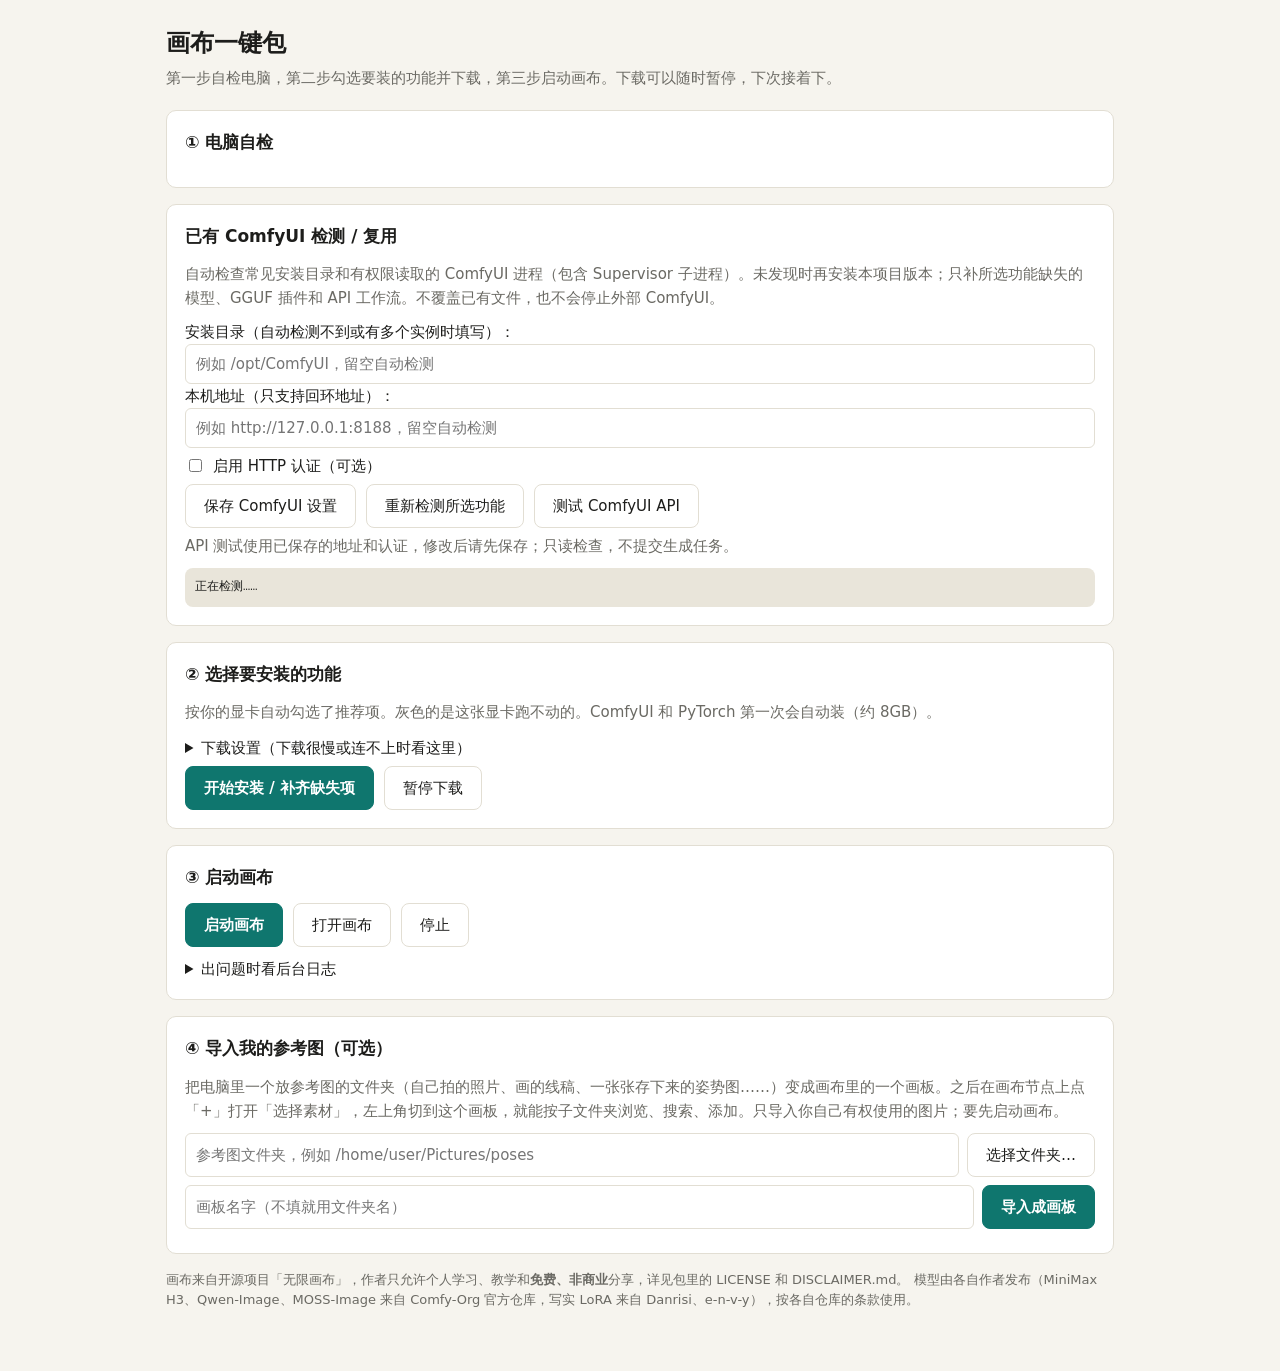
==== commit c7123653: "管理页增加 ComfyUI API 只读连通性测试及诊断结果" ====
--- a/launcher/web/index.html
+++ b/launcher/web/index.html
@@ -77,7 +77,9 @@
       <div id="comfybearerfields" hidden><label>Token：<input type="password" id="comfytoken" autocomplete="new-password" placeholder="填写 Token，也可粘贴 Bearer … 或完整 Authorization 请求头" style="font:inherit;width:100%;padding:7px 10px;border:1px solid var(--line);border-radius:6px;background:var(--card);color:var(--ink)"></label></div>
       <p class="sub" id="comfyauthnote" style="margin:4px 0">凭据仅保存在本机独立文件中，不回传页面；保存后留空表示保留原凭据。更换地址、用户名或认证类型时需重新填写。</p>
     </div>
-    <div class="btns"><button id="comfysave">保存 ComfyUI 设置</button><button id="comfycheck">重新检测所选功能</button></div>
+    <div class="btns"><button id="comfysave">保存 ComfyUI 设置</button><button id="comfycheck">重新检测所选功能</button><button id="comfyapitest">测试 ComfyUI API</button></div>
+    <p class="sub" style="margin:6px 0">API 测试使用已保存的地址和认证，修改后请先保存；只读检查，不提交生成任务。</p>
+    <pre id="comfyapitestreport" hidden aria-live="polite"></pre>
     <pre id="comfyreport">正在检测……</pre>
   </section>
 
@@ -228,6 +230,7 @@
     lines.push('GGUF 插件：' + (!a.plugin.required ? '所选功能不需要' : a.plugin.loaded ? '已加载' : a.plugin.installed ? '文件已安装，需启动/重启确认加载' : '缺失，将补装'));
     lines.push('节点：' + (!a.nodes_ready ? '尚未验证（节点清单请求失败，不等于节点缺失）' : a.missing_nodes.length ? '缺失 ' + a.missing_nodes.join('、') : '所选功能所需节点齐全'));
     if (a.core_missing.length) lines.push('⚠ 缺少内置节点，请升级原 ComfyUI 后重启；不会覆盖你的源码。');
+    if (a.memfd_compat) lines.push('memfd 兼容插件：' + (a.memfd_compat.installed ? '文件已安装（首次补装后需重启 ComfyUI；实际是否启用见其日志）' : '未安装，安装或启动时自动补齐') + (a.memfd_compat.legacy_call ? '；检测到旧版 os.memfd_create 调用' : '；新版或已修复代码不会重复打补丁'));
     lines.push('模型：' + a.models.filter(m => m.present).length + '/' + a.models.length + ' 已有');
     a.models.forEach(m => lines.push('  ' + (m.present ? '✓ ' : a.nodes_ready ? '缺失：' : '本地未找到，API 未核实：') + m.name + (m.visible ? '（API 可见，仅按文件名匹配）' : m.present ? '（本地大小校验；运行后确认可见）' : '')));
     lines.push('API 工作流模板：' + a.workflows.filter(w => w.present).length + '/' + a.workflows.length + ' 已有，缺失时安装补齐；非前端拖入式工作流');
@@ -236,6 +239,23 @@
   } catch (e) { $("comfyreport").textContent = e.message; }
 }
 $("comfycheck").onclick = () => auditComfy();
+$("comfyapitest").onclick = async () => {
+  const button = $("comfyapitest"), report = $("comfyapitestreport");
+  button.disabled = true;
+  report.hidden = false;
+  report.textContent = "正在测试已保存的 ComfyUI API 配置……节点清单可能需要等待约 60 秒。";
+  try {
+    const result = await api('/api/comfy/test', {method: 'POST'});
+    report.textContent = [
+      '测试地址：' + result.url,
+      '认证：' + result.auth_type + '（不显示凭据）',
+      (result.ok ? '✓ 全部只读接口通过' : '⚠ 部分接口未通过') + '，总耗时 ' + result.elapsed_ms + ' ms',
+      ...result.checks.map(c => (c.ok ? '✓ ' : '✗ ') + c.name + ' ' + c.path + ' | HTTP ' + (c.status_code ?? '无响应') + ' | ' + c.elapsed_ms + ' ms | ' + c.detail),
+      result.note,
+    ].join('\n');
+  } catch (e) { report.textContent = '无法完成 API 测试：' + e.message; }
+  finally { button.disabled = false; }
+};
 function authTypeChanged() {
   const bearer = $("comfyauthtype").value === "bearer";
   $("comfybasicfields").hidden = bearer;
@@ -265,7 +285,7 @@
   catch (e) { alert(e.message); }
 };
 $("pause").onclick = () => api("/api/pause", { method: "POST" });
-$("start").onclick = async () => { try { await api("/api/start", { method: "POST" }); waitCanvas(); } catch (e) { alert(e.message); } };
+$("start").onclick = async () => { try { await api("/api/start", { method: "POST" }); await svc(); } catch (e) { alert(e.message); } };
 $("open").onclick = () => window.open(canvasUrl, "_blank");
 $("stop").onclick = () => api("/api/stop", { method: "POST" }).then(svc);
 document.querySelectorAll("[data-log]").forEach((b) => b.onclick = async () => {
@@ -309,13 +329,6 @@
     `<span><i class="dot ${v.ok ? "ok" : v.running ? "run" : ""}"></i>${name[k]}：${v.ok ? "正常" : v.running ? "启动中…" : "未启动"}${v.external ? "（外部实例，不会停止）" : ""}</span>`).join("");
   return s;
 }
-async function waitCanvas() {
-  for (let i = 0; i < 240; i++) {
-    const s = await svc();
-    if (s.health.canvas.ok) { window.open(canvasUrl, "_blank"); return; }
-    await new Promise((r) => setTimeout(r, 1500));
-  }
-}
 api("/api/network").then((n) => {
   const t = (k, label) => `${label}：${n[k].ok ? "能连上（" + n[k].ms + "ms）" : "连不上"}`;
   $("net").textContent = [t("huggingface", "HuggingFace 官方"), t("hf-mirror", "国内镜像"), t("github", "GitHub")].join("　");
